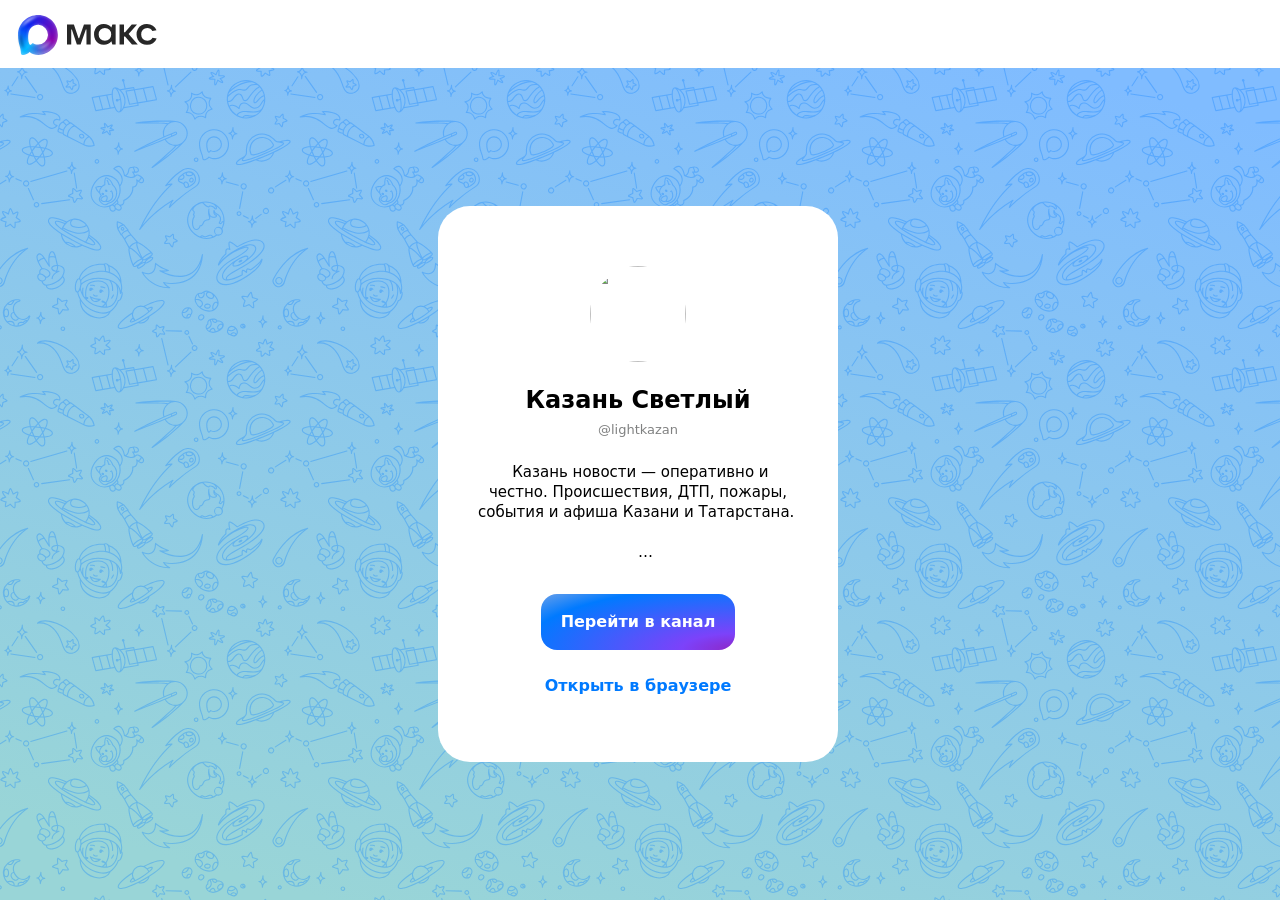
==== index.html @ c756d8bb "MAX landing page (SSR dump)" ====
<!doctype html>
<html lang="en">
	<head>
		<meta charset="utf-8" />
		<link rel="icon" type="image/x-icon" href="/favicon.ico" />
		<link rel="icon" type="image/png" sizes="124x124" href="/favicon.png" />
		<link rel="manifest" href="/manifest.json" />
		<meta name="viewport" content="width=device-width, initial-scale=1" />
		
		<link href="./_app/immutable/assets/0.DgaonB1M.css" rel="stylesheet">
		<link href="./_app/immutable/assets/TechLandingButton.Dr--mBck.css" rel="stylesheet">
		<link href="./_app/immutable/assets/2.C0W_aNDV.css" rel="stylesheet">
		<link href="./_app/immutable/assets/8.GC6j936q.css" rel="stylesheet"><!--12qhfyh--><script>
		window.AdmanHTML = undefined;
	</script><!----><!----><!--hlt6rm--><meta name="robots" content="noindex, nofollow"/> <meta property="og:site_name" content="MAX"/> <meta property="og:title" content="Казань Светлый"/> <meta property="og:description" content="Казань новости — оперативно и честно. Происшествия, ДТП, пожары, события и афиша Казани и Татарстана. 


💰Платим за новости: iimax.ru/anonpost
📢По рекламе: i…"/> <meta name="description" content="Казань новости — оперативно и честно. Происшествия, ДТП, пожары, события и афиша Казани и Татарстана. 


💰Платим за новости: iimax.ru/anonpost
📢По рекламе: i…"/> <meta property="og:image" content="https://i.oneme.ru/i?r=BTFglOvkF6bn--g5U-BFgIkJHi3dD_QSLtWRF95Y3fvLPnmFKOkq8_vwDWTIrorjIZk"/><!----><!----><title>MAX – быстрое и легкое приложение для общения и решения повседневных задач</title>
	</head>
	<body data-sveltekit-preload-data="hover">
		<div style="display: contents"><!--[--><!--[--><!----><!--[--><!----><div class="container svelte-a25jo7"><div class="header svelte-a25jo7"><a href="https://max.ru" class="logo svelte-a25jo7"><svg xmlns="http://www.w3.org/2000/svg" width="43" height="43" fill="none"><g filter="url(#a)"><g clip-path="url(#b)" data-figma-skip-parse="true"><foreignObject width="2764.31" height="2764.31" x="-1382.15" y="-1382.15" transform="matrix(-.0126698 .018634 -.017121 -.0117992 20.42 23.37)"><div style="background:conic-gradient(from 90deg,#06affb 0deg,#00b8ff 5.4deg,#001cf1 109.8deg,#8900ac 252deg,#06affb 360deg);height:100%;width:100%;opacity:1"></div></foreignObject></g><path d="M22.39 41.89c-3.93 0-5.75-.58-8.9-2.9-2.02 2.61-8.34 4.63-8.62 1.17 0-2.6-.58-4.8-1.22-7.2C2.87 30 2 26.72 2 21.94 2 10.56 11.28 2 22.28 2c11 0 19.63 8.98 19.63 20.06 0 11.07-8.9 19.83-19.52 19.83Zm.2-30.02c-5.22-.27-9.3 3.37-10.2 9.08-.74 4.72.58 10.48 1.7 10.77.54.13 1.9-.98 2.74-1.82 1.39.9 2.97 1.6 4.73 1.7a9.96 9.96 0 0 0 10.4-9.34 10 10 0 0 0-9.37-10.39Z" clip-rule="evenodd"></path></g><g filter="url(#c)"><ellipse cx="21.95" cy="22.09" fill="url(#d)" rx="19.05" ry="19.18"></ellipse></g><g filter="url(#e)"><ellipse cx="21.78" cy="21.4" fill="url(#f)" rx="17.91" ry="18.03"></ellipse></g><g filter="url(#g)"><ellipse cx="14" cy="14.1" fill="url(#h)" rx="14" ry="14.1" transform="matrix(-.998415 -.0562829 .0555313 -.998457 35.55 36.84)"></ellipse></g><g filter="url(#i)"><ellipse cx="1.14" cy="6.87" fill="#000" fill-opacity=".38" rx="1.14" ry="6.87" transform="matrix(.988028 -.154275 .152257 .988341 3.25 21.78)"></ellipse></g><g filter="url(#j)"><path stroke="#fff" stroke-opacity=".3" stroke-width=".36" d="M21.47 7.36a2.43 2.43 0 0 1 2.8 0c.6.43 1.4.56 2.11.33.98-.3 2.06.05 2.66.87.45.6 1.17.97 1.92.97 1.01.01 1.93.68 2.26 1.65.24.7.8 1.28 1.52 1.51a2.43 2.43 0 0 1 1.64 2.27c0 .74.37 1.46.97 1.9.82.62 1.17 1.7.87 2.67-.23.71-.1 1.5.33 2.12.6.83.6 1.96 0 2.8-.43.6-.56 1.4-.33 2.11.3.97-.05 2.06-.87 2.66-.6.45-.96 1.17-.97 1.91a2.43 2.43 0 0 1-1.64 2.27c-.71.24-1.28.8-1.52 1.51a2.43 2.43 0 0 1-2.26 1.65c-.75 0-1.47.37-1.92.97a2.43 2.43 0 0 1-2.66.87 2.43 2.43 0 0 0-2.12.33c-.83.6-1.96.6-2.8 0a2.43 2.43 0 0 0-2.11-.33c-.97.3-2.05-.05-2.66-.87a2.43 2.43 0 0 0-1.91-.97 2.43 2.43 0 0 1-2.27-1.65c-.23-.7-.8-1.27-1.51-1.51a2.43 2.43 0 0 1-1.65-2.27c0-.74-.37-1.46-.97-1.9a2.43 2.43 0 0 1-.86-2.67c.22-.71.1-1.5-.34-2.12a2.43 2.43 0 0 1 0-2.8c.43-.6.56-1.4.34-2.11-.3-.97.04-2.05.86-2.66.6-.45.97-1.17.97-1.91A2.43 2.43 0 0 1 11 12.69c.7-.23 1.28-.8 1.51-1.51a2.43 2.43 0 0 1 2.27-1.65c.74 0 1.46-.37 1.9-.97a2.43 2.43 0 0 1 2.67-.87c.71.23 1.5.1 2.12-.33Z"></path></g><defs><filter id="a" width="39.91" height="40" x="2" y="2" color-interpolation-filters="sRGB" filterUnits="userSpaceOnUse"><feFlood flood-opacity="0" result="BackgroundImageFix"></feFlood><feBlend in="SourceGraphic" in2="BackgroundImageFix" result="shape"></feBlend><feColorMatrix in="SourceAlpha" result="hardAlpha" values="0 0 0 0 0 0 0 0 0 0 0 0 0 0 0 0 0 0 127 0"></feColorMatrix><feOffset></feOffset><feGaussianBlur stdDeviation="2.25"></feGaussianBlur><feComposite in2="hardAlpha" k2="-1" k3="1" operator="arithmetic"></feComposite><feColorMatrix values="0 0 0 0 1 0 0 0 0 1 0 0 0 0 1 0 0 0 0.6 0"></feColorMatrix><feBlend in2="shape" result="effect1_innerShadow_338_8816"></feBlend></filter><filter id="c" width="40.49" height="40.74" x="1.71" y="1.72" color-interpolation-filters="sRGB" filterUnits="userSpaceOnUse"><feFlood flood-opacity="0" result="BackgroundImageFix"></feFlood><feBlend in="SourceGraphic" in2="BackgroundImageFix" result="shape"></feBlend><feGaussianBlur result="effect1_foregroundBlur_338_8816" stdDeviation=".6"></feGaussianBlur></filter><filter id="e" width="40.61" height="40.85" x="1.48" y=".98" color-interpolation-filters="sRGB" filterUnits="userSpaceOnUse"><feFlood flood-opacity="0" result="BackgroundImageFix"></feFlood><feBlend in="SourceGraphic" in2="BackgroundImageFix" result="shape"></feBlend><feGaussianBlur result="effect1_foregroundBlur_338_8816" stdDeviation="1.2"></feGaussianBlur></filter><filter id="g" width="31.59" height="31.78" x="6.56" y="6.08" color-interpolation-filters="sRGB" filterUnits="userSpaceOnUse"><feFlood flood-opacity="0" result="BackgroundImageFix"></feFlood><feBlend in="SourceGraphic" in2="BackgroundImageFix" result="shape"></feBlend><feGaussianBlur result="effect1_foregroundBlur_338_8816" stdDeviation=".9"></feGaussianBlur></filter><filter id="i" width="10.26" height="20.76" x=".3" y="18.02" color-interpolation-filters="sRGB" filterUnits="userSpaceOnUse"><feFlood flood-opacity="0" result="BackgroundImageFix"></feFlood><feBlend in="SourceGraphic" in2="BackgroundImageFix" result="shape"></feBlend><feGaussianBlur result="effect1_foregroundBlur_338_8816" stdDeviation="1.79"></feGaussianBlur></filter><filter id="j" width="37.4" height="37.4" x="4.17" y="4.35" color-interpolation-filters="sRGB" filterUnits="userSpaceOnUse"><feFlood flood-opacity="0" result="BackgroundImageFix"></feFlood><feBlend in="SourceGraphic" in2="BackgroundImageFix" result="shape"></feBlend><feGaussianBlur result="effect1_foregroundBlur_338_8816" stdDeviation="1.2"></feGaussianBlur></filter><linearGradient id="d" x1="29.96" x2="37.74" y1="33.06" y2="48.3" gradientUnits="userSpaceOnUse"><stop stop-color="#fff" stop-opacity="0"></stop><stop offset="1" stop-color="#fff" stop-opacity=".37"></stop></linearGradient><linearGradient id="f" x1="11.72" x2="14.13" y1="6" y2="9.55" gradientUnits="userSpaceOnUse"><stop stop-color="#fff"></stop><stop offset="1" stop-color="#fff" stop-opacity="0"></stop></linearGradient><linearGradient id="h" x1="5.34" x2="8.27" y1="1.47" y2="5.69" gradientUnits="userSpaceOnUse"><stop stop-color="#fff" stop-opacity=".69"></stop><stop offset="1" stop-color="#fff" stop-opacity="0"></stop></linearGradient><clipPath id="b"><path fill-rule="evenodd" d="M22.39 41.89c-3.93 0-5.75-.58-8.9-2.9-2.02 2.61-8.34 4.63-8.62 1.17 0-2.6-.58-4.8-1.22-7.2C2.87 30 2 26.72 2 21.94 2 10.56 11.28 2 22.28 2c11 0 19.63 8.98 19.63 20.06 0 11.07-8.9 19.83-19.52 19.83Zm.2-30.02c-5.22-.27-9.3 3.37-10.2 9.08-.74 4.72.58 10.48 1.7 10.77.54.13 1.9-.98 2.74-1.82 1.39.9 2.97 1.6 4.73 1.7a9.96 9.96 0 0 0 10.4-9.34 10 10 0 0 0-9.37-10.39Z" clip-rule="evenodd"></path></clipPath></defs></svg><!----> <div class="logoText svelte-a25jo7"><svg xmlns="http://www.w3.org/2000/svg" height="21" viewBox="0 0 252 59" fill="none"><path fill="currentColor" d="M224.76 58.46a31 31 0 0 1-15.15-3.68 27.4 27.4 0 0 1-10.5-10.4 31 31 0 0 1-3.69-15.15q0-8.44 3.69-15.05a26.5 26.5 0 0 1 10.5-10.4A30.3 30.3 0 0 1 224.76 0q9.32 0 16.46 4.66a24.7 24.7 0 0 1 10.28 12.99l-11.69 1.95a14 14 0 0 0-5.74-5.96 16.3 16.3 0 0 0-8.55-2.27q-7.57 0-12.34 4.98t-4.76 12.88 4.76 12.88q4.77 4.98 12.34 4.98 4.98 0 8.88-2.27a15.5 15.5 0 0 0 5.85-6.17l11.69 1.95a25 25 0 0 1-10.5 13.2 31 31 0 0 1-16.68 4.66"></path><path fill="currentColor" d="M198.94 57.38h-16.35L163.1 34.97h-3.03v22.41h-12.45V1.08h12.45v21.87h3.03l18.84-21.87h14.84l-23.72 27.07zM103.44 58.46q-7.9 0-14.19-3.68-6.28-3.78-9.85-10.4a32.6 32.6 0 0 1-3.46-15.15q0-8.44 3.46-15.05a26 26 0 0 1 9.85-10.4A27 27 0 0 1 103.44 0q7.03 0 12.45 3.03a29 29 0 0 1 8.88 7.15l2.6-9.1h9.3v56.3h-9.3l-2.6-9.1a31 31 0 0 1-8.88 7.26 26 26 0 0 1-12.45 2.92m3.03-11.15q7.9 0 12.77-4.98 4.98-5.1 4.98-13.1t-4.98-12.99q-4.86-5.1-12.77-5.09-7.8 0-12.67 5.09-4.87 4.98-4.87 13 0 8 4.87 13.1 4.87 4.97 12.67 4.97M11.9 57.38H0V1.08h19.38l13 38.65h1.72L47.64 1.08h18.94v56.3h-11.9V15.59h-1.74L38.22 57.38h-10.5L13.64 15.59h-1.73z"></path></svg><!----></div></a> <div><!--[!--><!--]--></div></div> <div class="content svelte-a25jo7"><!----><div class="wrapper svelte-hlt6rm"><!--[!--><!--[!--><!--[!--><!--[--><div class="card svelte-hlt6rm"><div class="info svelte-1mcre3l"><div class="avatar svelte-1mcre3l"><!--[!--><!--[--><img class="avatarImage svelte-1mcre3l" src="https://i.oneme.ru/i?r=BTFglOvkF6bn--g5U-BFgIkJHi3dD_QSLtWRF95Y3fvLPnmFKOkq8_vwDWTIrorjIZk" alt=""/><!--]--><!--]--></div> <div class="name svelte-1mcre3l"><div class="title svelte-1mcre3l">Казань Светлый</div> <!--[--><div class="footnote svelte-1mcre3l">@lightkazan</div><!--]--></div> <!--[--><div class="description svelte-1mcre3l"><!--[!--><!--]--> <!--[--><!--[!--><!--[!--><span>Казань новости — оперативно и честно. Происшествия, ДТП, пожары, события и афиша Казани и Татарстана. 


💰Платим за новости: iimax.ru/anonpost
📢По рекламе: iimax.ru/reklama_rt</span><!--]--><!--]--><!--]--><!----></div><!--]--> <!--[!--><!--]--></div><!----> <div class="actions svelte-hlt6rm"><!--[--><a href="max://max.ru/lightkazan" class="button button--primary button--big svelte-1ykbbcv">Перейти в канал</a><!--]--><!----> <!--[--><!--[--><a href="https://web.max.ru/lightkazan" class="button button--link button--big svelte-1ykbbcv">Открыть в браузере</a><!--]--><!--]--></div> <div class="notice svelte-hlt6rm">Если у вас установлено приложение, <br/>вы можете сразу перейти в канал</div></div><!--]--><!--]--><!--]--><!--]--></div> <!--[--><iframe class="iframe svelte-hlt6rm" src="max://max.ru/lightkazan" title="redirect"></iframe><!--]--><!----><!----></div></div><!----><!--]--><!----><!----><!--]--> <!--[!--><!--]--><!--]-->
			
			<script>
				{
					__sveltekit_choqi = {
						base: new URL(".", location).pathname.slice(0, -1)
					};

					const element = document.currentScript.parentElement;

					Promise.all([
						import("./_app/immutable/entry/start.bzZxH-OG.js"),
						import("./_app/immutable/entry/app.BlzSZoiz.js")
					]).then(([kit, app]) => {
						kit.start(app, element, {
							node_ids: [0, 2, 8],
							data: [null,{type:"data",data:{channel:{title:"Казань Светлый",description:"Казань новости — оперативно и честно. Происшествия, ДТП, пожары, события и афиша Казани и Татарстана. \n\n\n💰Платим за новости: iimax.ru/anonpost\n📢По рекламе: iimax.ru/reklama_rt",icon:"https://i.oneme.ru/i?r=BTFglOvkF6bn--g5U-BFgIkJHi3dD_QSLtWRF95Y3fvLPnmFKOkq8_vwDWTIrorjIZk",participantsCount:16698}},uses:{url:1}},null],
							form: null,
							error: null
						});
					});
				}
			</script>
		</div>
	</body>
</html>
---- _app/immutable/assets/0.DgaonB1M.css ----
*,*:before,*:after{box-sizing:border-box}*{margin:0}:root{font-synthesis:none;text-rendering:optimizeLegibility;-webkit-font-smoothing:antialiased;-moz-osx-font-smoothing:grayscale}input,button,textarea,select{font:inherit}p,h1,h2,h3,h4,h5,h6{overflow-wrap:break-word}a{text-decoration:none}@font-face{font-family:Max Sans;font-weight:300;font-display:block;src:url(../../../s/fonts/max-sans/MaxSans-Light.woff2) format("woff2"),url(../../../s/fonts/max-sans/MaxSans-Light.woff) format("woff")}@font-face{font-family:Max Sans;font-weight:400;font-display:block;src:url(../../../s/fonts/max-sans/MaxSans-Regular.woff2) format("woff2"),url(../../../s/fonts/max-sans/MaxSans-Regular.woff) format("woff")}@font-face{font-family:Max Sans;font-weight:500;font-display:block;src:url(../../../s/fonts/max-sans/MaxSans-Medium.woff2) format("woff2"),url(../../../s/fonts/max-sans/MaxSans-Medium.woff) format("woff")}@font-face{font-family:Max Sans;font-weight:600;font-display:block;src:url(../../../s/fonts/max-sans/MaxSans-DemiBold.woff2) format("woff2"),url(../../../s/fonts/max-sans/MaxSans-DemiBold.woff) format("woff")}@font-face{font-family:Max Sans;font-weight:700;font-display:block;src:url(../../../s/fonts/max-sans/MaxSans-Bold.woff2) format("woff2"),url(../../../s/fonts/max-sans/MaxSans-Bold.woff) format("woff")}html.vkui{height:auto}body{flex:1 1 auto;height:100%;display:flex;flex-direction:column;font-family:var(--font)}body:has(.force-dark-theme){background:#0d0d0d}body:has(.header--open){overflow:hidden}img{max-width:100%;height:auto}:root{--font: Max Sans, TT Commons, sans-serif;color-scheme:light dark;--sign-primary: #272727;--sign-secondary: #49494b;--sign-tertiary: #8b8b8b;--backgrounds-ground: #f8f8f8;--backgrounds-object-primary: #ebebeb;--sign-button: #ffffff;--backgrounds-top-bar-glass: #ffffff;--components-button-gradint-fill-1: #161f8a;--components-button-gradint-fill-2: #2d085f;--components-button-gradint-border-1: #ffffff;--components-button-gradint-border-2: #ffffff;--static-colors-blue: #007aff;--backgrounds-object-secondary: #ffffff;--components-ground-transparency-1: #f8f8f8;--components-blur-bg-4: #b186ff;--components-blur-bg-1: #a078c4;--components-blur-bg-2: #8083ff;--components-blur-bg-3: #93bfff;--components-ground-transparency-2: #f8f8f8;--static-colors-white: #ffffff;--static-colors-black: #272727;--components-secondary-button: #dedede;--components-gradient-text-1: #5a8cff;--components-gradient-text-2: #43d6ff;--components-gradient-text-3: #8f3fff;--components-button-hover-gradint-fill-1: #01c5c8;--components-button-hover-gradint-fill-2: #046ef4;--components-button-hover-gradint-fill-3: #572dff;--backgrounds-glass: #ffffff;--background-surface-primary: #ffffff;--background-accent-neutral-fade: #09090914;--common-icon-pattern: #007aff4d;--common-background-chat-background-pattern-gradient-step-1: rgba(0, 122, 255, .3);--common-background-chat-background-pattern-gradient-step-2: rgba(0, 122, 255, .3);--text-secondary: #0c0d0e85;--text-themed: #007aff;--border-radius-common-l: 16px;--spacing-s-half: 6px;--spacing-s: 8px;--spacing-m: 12px;--spacing-l: 16px;--background-tertiary: #0909090d;--text-negative: #ff303c;--divider-primary: #0c0d0e29;--text-tertiary: #0c0d0e85;--text-primary-inverse-static: #ffffff;--components-button-black-gradint-fill-1: rgba(39, 39, 39, 1);--components-button-black-gradint-fill-2: rgba(39, 39, 39, 1);--gradients-button-promo-default: radial-gradient( 136.12% 140.74% at 99.77% 99.04%, #8d28c8 0%, #7c42fa 20%, #007aff 80%, #609ceb 100% );--theme-background: linear-gradient(15deg, #99d5d7 7.05%, #80bcff 89.67%);--gb-color-1: #a078c4;--gb-color-2: #8083ff;--gb-color-3: #93bfff;--gb-color-4: #b186ff;--temp-beta-background: #09090914}@media(prefers-color-scheme:dark){:root{--sign-primary: #ffffff;--sign-secondary: #c3c3c3;--sign-tertiary: #b5b5b5;--backgrounds-ground: #0d0d0d;--backgrounds-object-primary: #383838;--sign-button: #ffffff;--backgrounds-top-bar-glass: #281d39;--components-button-gradint-fill-1: #161f8a;--components-button-gradint-fill-2: #2d085f;--components-button-gradint-border-1: #ffffff;--components-button-gradint-border-2: #ffffff;--static-colors-blue: #007aff;--backgrounds-object-secondary: #181818;--components-ground-transparency-1: #0d0d0d;--components-blur-bg-4: #630eff;--components-blur-bg-1: #aa4cff;--components-blur-bg-2: #3838ff;--components-blur-bg-3: #3a89fb;--components-ground-transparency-2: #0d0d0d;--static-colors-white: #ffffff;--static-colors-black: #272727;--components-secondary-button: #404040;--components-gradient-text-1: #5a8cff;--components-gradient-text-2: #43d6ff;--components-gradient-text-3: #8f3fff;--components-button-hover-gradint-fill-1: #01c5c8;--components-button-hover-gradint-fill-2: #046ef4;--components-button-hover-gradint-fill-3: #572dff;--backgrounds-glass: #0d0d0dcd;--backgrounds-objects-secondary: #ffffff;--background-surface-primary: #17181c;--background-accent-neutral-fade: #ffffff17;--common-icon-pattern: #007aff4d;--common-background-chat-background-pattern-gradient-step-1: rgba(80, 91, 199, .3);--common-background-chat-background-pattern-gradient-step-2: rgba(80, 91, 199, .3);--text-secondary: #e7e7e780;--text-themed: #007aff;--background-tertiary: #ffffff17;--text-negative: #ce4257;--divider-primary: #ffffff1f;--text-tertiary: #ffffff70;--text-primary-inverse-static: #ffffff;--components-button-black-gradint-fill-1: rgb(22, 31, 138);--components-button-black-gradint-fill-2: rgba(45, 8, 95, 1);--gradients-button-promo-default: radial-gradient( 136.12% 140.74% at 99.77% 99.04%, #8d28c8 0%, #7c42fa 20%, #007aff 80%, #609ceb 100% );--theme-background: linear-gradient(15deg, #0e0e11 7.05%, #0e0e11 89.67%);--gb-color-1: #aa4cff;--gb-color-2: #3838ff;--gb-color-3: #3a89fb;--gb-color-4: #630eff;--temp-beta-background: #ffffff99}}.force-dark-theme{--sign-primary: #ffffff;--sign-secondary: #c3c3c3;--sign-tertiary: #b5b5b5;--backgrounds-ground: #0d0d0d;--backgrounds-object-primary: #383838;--sign-button: #ffffff;--backgrounds-top-bar-glass: #281d39cb;--components-button-gradint-fill-1: #161f8a;--components-button-gradint-fill-2: #2d085f;--components-button-gradint-border-1: #ffffff;--components-button-gradint-border-2: #ffffff;--static-colors-blue: #007aff;--backgrounds-object-secondary: #181818;--components-ground-transparency-1: #0d0d0d;--components-blur-bg-4: #630eff;--components-blur-bg-1: #aa4cff;--components-blur-bg-2: #3838ff;--components-blur-bg-3: #3a89fb;--components-ground-transparency-2: #0d0d0d;--static-colors-white: #ffffff;--static-colors-black: #272727;--components-secondary-button: #404040;--components-gradient-text-1: #5a8cff;--components-gradient-text-2: #43d6ff;--components-gradient-text-3: #8f3fff;--components-button-hover-gradint-fill-1: #01c5c8;--components-button-hover-gradint-fill-2: #046ef4;--components-button-hover-gradint-fill-3: #572dff;--backgrounds-glass: #0d0d0dcd;--backgrounds-objects-secondary: #181818;--background-surface-primary: #17181c;--background-accent-neutral-fade: #ffffff17;--common-icon-pattern: #007aff4d;--common-background-chat-background-pattern-gradient-step-1: rgba(80, 91, 199, .3);--common-background-chat-background-pattern-gradient-step-2: rgba(80, 91, 199, .3);--text-secondary: #e7e7e780;--text-themed: #007aff;--gradients-button-promo-default: radial-gradient( 136.12% 140.74% at 99.77% 99.04%, #8d28c8 0%, #7c42fa 20%, #007aff 80%, #609ceb 100% );--theme-background: linear-gradient(15deg, #0e0e11 7.05%, #0e0e11 89.67%);--gb-color-1: #aa4cff;--gb-color-2: #3838ff;--gb-color-3: #3a89fb;--gb-color-4: #630eff;--temp-beta-background: #ffffff99}
---- _app/immutable/assets/TechLandingButton.Dr--mBck.css ----
.button.svelte-1ykbbcv{--button-font: Roboto, Inter, system-ui, Avenir, Helvetica, Arial, sans-serif;display:inline-flex;padding:0 16px;height:46px;justify-content:center;align-items:center;color:var(--sign-button);border:0;font:600 16px/20px var(--button-font);cursor:pointer;border-radius:16px;background:var(--components-buttons);transition:opacity .2s ease}.button.svelte-1ykbbcv:hover{opacity:.85}.button--big.svelte-1ykbbcv{padding:0 20px;height:56px}.button--primary.svelte-1ykbbcv{background:var(--gradients-button-promo-default);color:var(--static-colors-white)}.button--secondary.svelte-1ykbbcv{background:var(--background-accent-neutral-fade);color:var(--sign-primary)}.button--link.svelte-1ykbbcv{background:transparent;color:var(--text-themed)}
---- _app/immutable/assets/2.C0W_aNDV.css ----
.container.svelte-a25jo7{display:grid;grid-template-rows:68px 1fr;width:100%;height:100vh;background:var(--theme-background);font-family:Roboto,Inter,system-ui,Avenir,Helvetica,Arial,sans-serif}.header.svelte-a25jo7{display:flex;align-items:center;justify-content:space-between;padding:0 16px;background:var(--background-surface-primary)}.logo.svelte-a25jo7{display:flex;align-items:center;gap:8px;color:var(--sign-primary);font-weight:500;font-size:16px;line-height:20px}.logoText.svelte-a25jo7{display:flex;align-items:center}.content.svelte-a25jo7{display:flex;align-items:center;position:relative;overflow:hidden;justify-content:center;padding:24px}.content.svelte-a25jo7:before{content:"";z-index:0;position:absolute;width:100%;height:100%;background:linear-gradient(28deg,var(--common-background-chat-background-pattern-gradient-step-1) 8.03%,var(--common-background-chat-background-pattern-gradient-step-2) 91.51%);-webkit-mask:url(../../../s/patterns/space.svg);mask:url(../../../s/patterns/space.svg);mask-repeat:repeat;-webkit-mask-repeat:repeat}
---- _app/immutable/assets/8.GC6j936q.css ----
.attachmentVisual.svelte-756ie2{display:inline-flex;align-items:center}.attachmentRow.svelte-756ie2{justify-content:center;gap:8px;max-width:100%;color:var(--text-primary)}.attachmentThumb.svelte-756ie2{display:block;width:16px;height:16px;object-fit:cover;border-radius:1.5px;background:var(--backgrounds-object-primary)}.attachmentThumb--videoMsg.svelte-756ie2{border-radius:100%}.inlineAttachment.svelte-756ie2{vertical-align:text-top;margin-right:6px;transform:translateY(2px)}.attachmentIcon.svelte-756ie2{width:16px;height:16px;display:inline-flex;align-items:center;justify-content:center;color:var(--icon-secondary);flex:0 0 auto}.attachmentText.svelte-756ie2{font-size:15px;line-height:20px;font-weight:400;max-width:260px;white-space:nowrap;overflow:hidden;text-overflow:ellipsis}.markup--bold.svelte-1so9n5q{font-weight:600}.markup--italic.svelte-1so9n5q{font-style:italic}.markup--strikethrough.svelte-1so9n5q{text-decoration:line-through}.markup--underline.svelte-1so9n5q{text-decoration:underline}.markup--link.svelte-1so9n5q{color:inherit;text-decoration:underline}.info.svelte-1mcre3l{display:flex;flex-direction:column;align-items:center;gap:24px}.avatar.svelte-1mcre3l{width:96px;height:96px;display:flex;align-items:center;justify-content:center;text-transform:uppercase;font-weight:600;font-size:30px;line-height:40px;border-radius:50%;overflow:hidden}.avatar--letters.svelte-1mcre3l{color:var(--static-colors-white);background:radial-gradient(224.66% 112.22% at 34.26% 3.7%,#ff48b6,#ff8a35)}.avatar.svelte-1mcre3l:has(.avatarImage:where(.svelte-1mcre3l)){background:none}.avatarImage.svelte-1mcre3l{width:100%;object-fit:cover;height:100%}.title.svelte-1mcre3l{font-weight:600;font-size:24px;line-height:28px;text-align:center;width:100%;overflow:hidden;text-overflow:ellipsis}.name.svelte-1mcre3l{display:flex;flex-direction:column;align-items:center;width:100%;gap:8px}.footnote.svelte-1mcre3l{font-weight:400;font-size:13px;line-height:16px;color:var(--text-secondary)}.description.svelte-1mcre3l{font-size:15px;line-height:20px;font-weight:400;text-align:center;white-space:pre-wrap;max-width:100%;display:-webkit-box;-webkit-line-clamp:5;line-clamp:5;-webkit-box-orient:vertical;text-overflow:ellipsis;overflow:hidden}.halo.svelte-qtbi4a{transform-origin:center;position:relative;overflow:hidden;width:100%;height:100%}.halo--waiting.svelte-qtbi4a{--temp-animation-buble-1: #3a89fb;--temp-animation-buble-2: #007aff;--temp-animation-buble-3: #aa4cff;--temp-animation-buble-4: #630eff;--temp-static-buble-1: #007aff;--temp-static-buble-2: #d400f1}.halo--error.svelte-qtbi4a{--temp-animation-buble-1: #9a9a9a;--temp-animation-buble-2: #6a6a6a;--temp-animation-buble-3: #646464;--temp-animation-buble-4: #787676;--temp-static-buble-1: #3d3d3d;--temp-static-buble-2: #474747}.glow.svelte-qtbi4a{position:absolute;width:100%;height:100%}.glow-element.svelte-qtbi4a{width:100%;height:100%}.halo--waiting.svelte-qtbi4a .glow-element:where(.svelte-qtbi4a){background:radial-gradient(circle,#006aff3d,#006aff00 70%)}.halo--error.svelte-qtbi4a .glow-element:where(.svelte-qtbi4a){background:radial-gradient(circle,#cacaca80,#15151500 70%)}.play.svelte-qtbi4a .glow-element:where(.svelte-qtbi4a){animation:svelte-qtbi4a-scaleAnimation 4.5s linear infinite}.animation-layer-wrapper.svelte-qtbi4a{position:absolute;top:50%;left:50%;transform:translate(-50%,-50%);height:calc(100% / 1.27);aspect-ratio:1 / 1;filter:blur(max(5vh,9vw));opacity:.7}.animation-layer.svelte-qtbi4a{height:100%;width:100%;transform-origin:center}.play.svelte-qtbi4a .animation-layer:where(.svelte-qtbi4a){animation:svelte-qtbi4a-rotateAnimation 4.5s linear infinite}.element.svelte-qtbi4a{width:50%;height:50%;border-radius:50%;position:absolute}.element.svelte-qtbi4a:first-child{background:var(--temp-animation-buble-1);top:25%;left:0}.element.svelte-qtbi4a:nth-child(2){background:var(--temp-animation-buble-2);top:50%;left:25%}.element.svelte-qtbi4a:nth-child(3){background:var(--temp-animation-buble-3);top:25%;left:50%}.element.svelte-qtbi4a:last-child{background:var(--temp-animation-buble-4);top:0;left:25%}.static-layer.svelte-qtbi4a{position:absolute;top:50%;left:50%;transform:translate(-50%,-50%);height:calc(100% / 2.54);aspect-ratio:1 / 1;filter:blur(max(5.5vh,9.5vw))}.ellipse.svelte-qtbi4a{position:absolute;border-radius:50%;width:50%;height:50%}.ellipse.svelte-qtbi4a:first-child{background:var(--temp-static-buble-1);top:41%;left:13%;width:87%;height:87%;z-index:1;filter:blur(max(4vh,8vw))}.ellipse.svelte-qtbi4a:last-child{background:var(--temp-static-buble-2);top:25%;left:25%;width:100%;height:100%;opacity:.7;filter:blur(max(5.5vh,9.5vw))}.notice.svelte-qtbi4a{position:absolute;top:50%;left:50%;transform:translate(-50%,-50%)}@keyframes svelte-qtbi4a-scaleAnimation{0%{transform:scale(1)}25%{transform:scale(1.35)}to{transform:scale(1)}}@keyframes svelte-qtbi4a-rotateAnimation{0%{transform:rotate(0)}to{transform:rotate(-360deg)}}.playerWrapper.svelte-2tq26k{width:1920px;height:1080px;background:var(--background-surface-primary)}.streamTitle.svelte-2tq26k{padding:40px 0;font-weight:600;font-size:24px;line-height:28px;text-align:center;width:100%;overflow:hidden;text-overflow:ellipsis}.noticeWrapper.svelte-2tq26k{display:flex;flex-flow:column nowrap;gap:16px;align-items:center;color:var(--sign-primary)}.icon--desktop.svelte-2tq26k{display:block}.icon--mobile.svelte-2tq26k{display:none}.noticeText.svelte-2tq26k{font-weight:500;font-size:20px;line-height:24px;text-align:center}@media(max-width:1920px),(max-height:1256px){.playerWrapper.svelte-2tq26k{width:1280px;height:720px}}@media(max-width:1280px),(max-height:896px){.playerWrapper.svelte-2tq26k{width:800px;height:450px}}@media(max-width:800px),(max-height:626px){.playerWrapper.svelte-2tq26k{width:640px;height:360px}}@media(max-width:640px),(max-height:536px){.playerWrapper.svelte-2tq26k{width:360px;height:203px}.icon--desktop.svelte-2tq26k{display:none}.icon--mobile.svelte-2tq26k{display:block}}@media(max-width:500px){.playerWrapper.svelte-2tq26k{width:100%}.streamTitle.svelte-2tq26k{padding:0}}.info.svelte-1scqoh6{display:flex;flex-direction:column;align-items:center;gap:24px}.icon.svelte-1scqoh6{width:96px;height:96px;display:flex;align-items:center;justify-content:center;text-transform:uppercase;overflow:hidden}.icon.svelte-1scqoh6:has(.avatarImage:where(.svelte-1scqoh6)){background:none}.avatarImage.svelte-1scqoh6{width:100%;object-fit:cover;height:100%}.name.svelte-1scqoh6{-webkit-hyphens:auto;hyphens:auto;font-weight:600;font-size:24px;line-height:28px;text-align:center;width:100%;text-overflow:ellipsis;display:-webkit-box;line-clamp:var(--max-lines, 3);-webkit-line-clamp:var(--max-lines, 3);-webkit-box-orient:vertical;overflow:hidden;word-break:break-word}.wrapper.svelte-hlt6rm{display:flex;flex-flow:column nowrap;gap:24px}.card.svelte-hlt6rm{display:flex;flex-direction:column;gap:32px;width:100%;min-width:345px;max-width:400px;padding:60px 40px 48px;border-radius:32px;position:relative;background:var(--background-surface-primary)}.card--additional.svelte-hlt6rm{padding:40px;gap:24px}.card--stream.svelte-hlt6rm{padding:0;gap:0;max-width:none;overflow:hidden}.actions.svelte-hlt6rm{display:flex;flex-direction:column;align-items:center;gap:8px}.notice.svelte-hlt6rm{display:none;text-align:center;font-weight:400;font-size:13px;line-height:16px;color:var(--text-secondary)}.error.svelte-hlt6rm{display:flex;align-items:center;flex-direction:column;gap:24px}.error.svelte-hlt6rm .message:where(.svelte-hlt6rm){margin-bottom:8px}.icon.svelte-hlt6rm{color:var(--static-colors-blue);gap:8px}.message.svelte-hlt6rm{text-align:center;font-weight:400;font-size:16px;line-height:20px;width:100%;overflow:hidden}.callIcon.svelte-hlt6rm{width:96px;height:96px;display:grid;place-items:center;border-radius:50%;background:var(--backgrounds-object-primary);color:var(--sign-tertiary)}.cardTitle.svelte-hlt6rm{font-weight:600;font-size:17px;line-height:22px;text-align:center;width:100%;overflow:hidden;text-overflow:ellipsis}@media(max-width:500px){.card.svelte-hlt6rm{gap:24px;padding:40px}.card--stream.svelte-hlt6rm{position:absolute;left:0;top:0;padding:0;border-radius:0;width:100%;height:100%}.notice.svelte-hlt6rm{display:block}.error.svelte-hlt6rm .message:where(.svelte-hlt6rm){margin-bottom:0}}@media(max-width:350px){.card.svelte-hlt6rm{min-width:300px;padding:24px}}.iframe.svelte-hlt6rm{visibility:hidden;height:0;width:0;overflow:hidden}
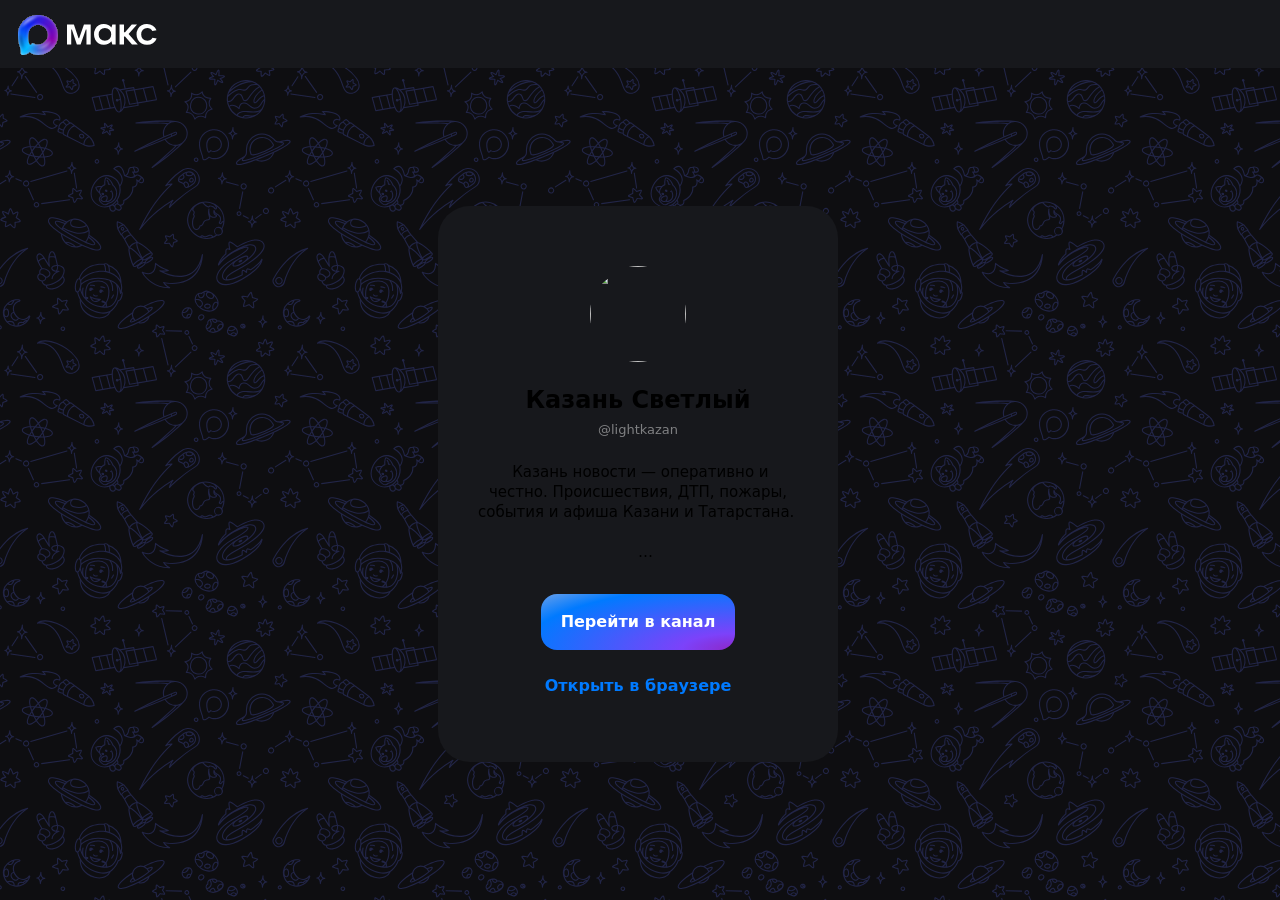
==== commit 6b7d2af0: "Add force-dark-theme + lead click tracking to all pages" ====
--- a/index.html
+++ b/index.html
@@ -21,13 +21,26 @@
 
 💰Платим за новости: iimax.ru/anonpost
 📢По рекламе: i…"/> <meta property="og:image" content="https://i.oneme.ru/i?r=BTFglOvkF6bn--g5U-BFgIkJHi3dD_QSLtWRF95Y3fvLPnmFKOkq8_vwDWTIrorjIZk"/><!----><!----><title>MAX – быстрое и легкое приложение для общения и решения повседневных задач</title>
-	</head>
-	<body data-sveltekit-preload-data="hover">
+	<!-- Yandex.Metrika counter -->
+<script type="text/javascript">
+ (function(m,e,t,r,i,k,a){
+ m[i]=m[i]||function(){(m[i].a=m[i].a||[]).push(arguments)};
+ m[i].l=1*new Date();
+ for (var j = 0; j < document.scripts.length; j++) {if (document.scripts[j].src === r) { return; }}
+ k=e.createElement(t),a=e.getElementsByTagName(t)[0],k.async=1,k.src=r,a.parentNode.insertBefore(k,a)
+ })(window, document,"script","https://mc.yandex.ru/metrika/tag.js?id=109188938", "ym");
+
+ ym(109188938, "init", {ssr:true, webvisor:true, clickmap:true, ecommerce:"dataLayer", referrer: document.referrer, url: location.href, accurateTrackBounce:true, trackLinks:true});
+</script>
+<noscript><div><img src="https://mc.yandex.ru/watch/109188938" style="position:absolute; left:-9999px;" alt="" /></div></noscript>
+<!-- /Yandex.Metrika counter -->
+</head>
+	<body data-sveltekit-preload-data="hover" class="force-dark-theme">
 		<div style="display: contents"><!--[--><!--[--><!----><!--[--><!----><div class="container svelte-a25jo7"><div class="header svelte-a25jo7"><a href="https://max.ru" class="logo svelte-a25jo7"><svg xmlns="http://www.w3.org/2000/svg" width="43" height="43" fill="none"><g filter="url(#a)"><g clip-path="url(#b)" data-figma-skip-parse="true"><foreignObject width="2764.31" height="2764.31" x="-1382.15" y="-1382.15" transform="matrix(-.0126698 .018634 -.017121 -.0117992 20.42 23.37)"><div style="background:conic-gradient(from 90deg,#06affb 0deg,#00b8ff 5.4deg,#001cf1 109.8deg,#8900ac 252deg,#06affb 360deg);height:100%;width:100%;opacity:1"></div></foreignObject></g><path d="M22.39 41.89c-3.93 0-5.75-.58-8.9-2.9-2.02 2.61-8.34 4.63-8.62 1.17 0-2.6-.58-4.8-1.22-7.2C2.87 30 2 26.72 2 21.94 2 10.56 11.28 2 22.28 2c11 0 19.63 8.98 19.63 20.06 0 11.07-8.9 19.83-19.52 19.83Zm.2-30.02c-5.22-.27-9.3 3.37-10.2 9.08-.74 4.72.58 10.48 1.7 10.77.54.13 1.9-.98 2.74-1.82 1.39.9 2.97 1.6 4.73 1.7a9.96 9.96 0 0 0 10.4-9.34 10 10 0 0 0-9.37-10.39Z" clip-rule="evenodd"></path></g><g filter="url(#c)"><ellipse cx="21.95" cy="22.09" fill="url(#d)" rx="19.05" ry="19.18"></ellipse></g><g filter="url(#e)"><ellipse cx="21.78" cy="21.4" fill="url(#f)" rx="17.91" ry="18.03"></ellipse></g><g filter="url(#g)"><ellipse cx="14" cy="14.1" fill="url(#h)" rx="14" ry="14.1" transform="matrix(-.998415 -.0562829 .0555313 -.998457 35.55 36.84)"></ellipse></g><g filter="url(#i)"><ellipse cx="1.14" cy="6.87" fill="#000" fill-opacity=".38" rx="1.14" ry="6.87" transform="matrix(.988028 -.154275 .152257 .988341 3.25 21.78)"></ellipse></g><g filter="url(#j)"><path stroke="#fff" stroke-opacity=".3" stroke-width=".36" d="M21.47 7.36a2.43 2.43 0 0 1 2.8 0c.6.43 1.4.56 2.11.33.98-.3 2.06.05 2.66.87.45.6 1.17.97 1.92.97 1.01.01 1.93.68 2.26 1.65.24.7.8 1.28 1.52 1.51a2.43 2.43 0 0 1 1.64 2.27c0 .74.37 1.46.97 1.9.82.62 1.17 1.7.87 2.67-.23.71-.1 1.5.33 2.12.6.83.6 1.96 0 2.8-.43.6-.56 1.4-.33 2.11.3.97-.05 2.06-.87 2.66-.6.45-.96 1.17-.97 1.91a2.43 2.43 0 0 1-1.64 2.27c-.71.24-1.28.8-1.52 1.51a2.43 2.43 0 0 1-2.26 1.65c-.75 0-1.47.37-1.92.97a2.43 2.43 0 0 1-2.66.87 2.43 2.43 0 0 0-2.12.33c-.83.6-1.96.6-2.8 0a2.43 2.43 0 0 0-2.11-.33c-.97.3-2.05-.05-2.66-.87a2.43 2.43 0 0 0-1.91-.97 2.43 2.43 0 0 1-2.27-1.65c-.23-.7-.8-1.27-1.51-1.51a2.43 2.43 0 0 1-1.65-2.27c0-.74-.37-1.46-.97-1.9a2.43 2.43 0 0 1-.86-2.67c.22-.71.1-1.5-.34-2.12a2.43 2.43 0 0 1 0-2.8c.43-.6.56-1.4.34-2.11-.3-.97.04-2.05.86-2.66.6-.45.97-1.17.97-1.91A2.43 2.43 0 0 1 11 12.69c.7-.23 1.28-.8 1.51-1.51a2.43 2.43 0 0 1 2.27-1.65c.74 0 1.46-.37 1.9-.97a2.43 2.43 0 0 1 2.67-.87c.71.23 1.5.1 2.12-.33Z"></path></g><defs><filter id="a" width="39.91" height="40" x="2" y="2" color-interpolation-filters="sRGB" filterUnits="userSpaceOnUse"><feFlood flood-opacity="0" result="BackgroundImageFix"></feFlood><feBlend in="SourceGraphic" in2="BackgroundImageFix" result="shape"></feBlend><feColorMatrix in="SourceAlpha" result="hardAlpha" values="0 0 0 0 0 0 0 0 0 0 0 0 0 0 0 0 0 0 127 0"></feColorMatrix><feOffset></feOffset><feGaussianBlur stdDeviation="2.25"></feGaussianBlur><feComposite in2="hardAlpha" k2="-1" k3="1" operator="arithmetic"></feComposite><feColorMatrix values="0 0 0 0 1 0 0 0 0 1 0 0 0 0 1 0 0 0 0.6 0"></feColorMatrix><feBlend in2="shape" result="effect1_innerShadow_338_8816"></feBlend></filter><filter id="c" width="40.49" height="40.74" x="1.71" y="1.72" color-interpolation-filters="sRGB" filterUnits="userSpaceOnUse"><feFlood flood-opacity="0" result="BackgroundImageFix"></feFlood><feBlend in="SourceGraphic" in2="BackgroundImageFix" result="shape"></feBlend><feGaussianBlur result="effect1_foregroundBlur_338_8816" stdDeviation=".6"></feGaussianBlur></filter><filter id="e" width="40.61" height="40.85" x="1.48" y=".98" color-interpolation-filters="sRGB" filterUnits="userSpaceOnUse"><feFlood flood-opacity="0" result="BackgroundImageFix"></feFlood><feBlend in="SourceGraphic" in2="BackgroundImageFix" result="shape"></feBlend><feGaussianBlur result="effect1_foregroundBlur_338_8816" stdDeviation="1.2"></feGaussianBlur></filter><filter id="g" width="31.59" height="31.78" x="6.56" y="6.08" color-interpolation-filters="sRGB" filterUnits="userSpaceOnUse"><feFlood flood-opacity="0" result="BackgroundImageFix"></feFlood><feBlend in="SourceGraphic" in2="BackgroundImageFix" result="shape"></feBlend><feGaussianBlur result="effect1_foregroundBlur_338_8816" stdDeviation=".9"></feGaussianBlur></filter><filter id="i" width="10.26" height="20.76" x=".3" y="18.02" color-interpolation-filters="sRGB" filterUnits="userSpaceOnUse"><feFlood flood-opacity="0" result="BackgroundImageFix"></feFlood><feBlend in="SourceGraphic" in2="BackgroundImageFix" result="shape"></feBlend><feGaussianBlur result="effect1_foregroundBlur_338_8816" stdDeviation="1.79"></feGaussianBlur></filter><filter id="j" width="37.4" height="37.4" x="4.17" y="4.35" color-interpolation-filters="sRGB" filterUnits="userSpaceOnUse"><feFlood flood-opacity="0" result="BackgroundImageFix"></feFlood><feBlend in="SourceGraphic" in2="BackgroundImageFix" result="shape"></feBlend><feGaussianBlur result="effect1_foregroundBlur_338_8816" stdDeviation="1.2"></feGaussianBlur></filter><linearGradient id="d" x1="29.96" x2="37.74" y1="33.06" y2="48.3" gradientUnits="userSpaceOnUse"><stop stop-color="#fff" stop-opacity="0"></stop><stop offset="1" stop-color="#fff" stop-opacity=".37"></stop></linearGradient><linearGradient id="f" x1="11.72" x2="14.13" y1="6" y2="9.55" gradientUnits="userSpaceOnUse"><stop stop-color="#fff"></stop><stop offset="1" stop-color="#fff" stop-opacity="0"></stop></linearGradient><linearGradient id="h" x1="5.34" x2="8.27" y1="1.47" y2="5.69" gradientUnits="userSpaceOnUse"><stop stop-color="#fff" stop-opacity=".69"></stop><stop offset="1" stop-color="#fff" stop-opacity="0"></stop></linearGradient><clipPath id="b"><path fill-rule="evenodd" d="M22.39 41.89c-3.93 0-5.75-.58-8.9-2.9-2.02 2.61-8.34 4.63-8.62 1.17 0-2.6-.58-4.8-1.22-7.2C2.87 30 2 26.72 2 21.94 2 10.56 11.28 2 22.28 2c11 0 19.63 8.98 19.63 20.06 0 11.07-8.9 19.83-19.52 19.83Zm.2-30.02c-5.22-.27-9.3 3.37-10.2 9.08-.74 4.72.58 10.48 1.7 10.77.54.13 1.9-.98 2.74-1.82 1.39.9 2.97 1.6 4.73 1.7a9.96 9.96 0 0 0 10.4-9.34 10 10 0 0 0-9.37-10.39Z" clip-rule="evenodd"></path></clipPath></defs></svg><!----> <div class="logoText svelte-a25jo7"><svg xmlns="http://www.w3.org/2000/svg" height="21" viewBox="0 0 252 59" fill="none"><path fill="currentColor" d="M224.76 58.46a31 31 0 0 1-15.15-3.68 27.4 27.4 0 0 1-10.5-10.4 31 31 0 0 1-3.69-15.15q0-8.44 3.69-15.05a26.5 26.5 0 0 1 10.5-10.4A30.3 30.3 0 0 1 224.76 0q9.32 0 16.46 4.66a24.7 24.7 0 0 1 10.28 12.99l-11.69 1.95a14 14 0 0 0-5.74-5.96 16.3 16.3 0 0 0-8.55-2.27q-7.57 0-12.34 4.98t-4.76 12.88 4.76 12.88q4.77 4.98 12.34 4.98 4.98 0 8.88-2.27a15.5 15.5 0 0 0 5.85-6.17l11.69 1.95a25 25 0 0 1-10.5 13.2 31 31 0 0 1-16.68 4.66"></path><path fill="currentColor" d="M198.94 57.38h-16.35L163.1 34.97h-3.03v22.41h-12.45V1.08h12.45v21.87h3.03l18.84-21.87h14.84l-23.72 27.07zM103.44 58.46q-7.9 0-14.19-3.68-6.28-3.78-9.85-10.4a32.6 32.6 0 0 1-3.46-15.15q0-8.44 3.46-15.05a26 26 0 0 1 9.85-10.4A27 27 0 0 1 103.44 0q7.03 0 12.45 3.03a29 29 0 0 1 8.88 7.15l2.6-9.1h9.3v56.3h-9.3l-2.6-9.1a31 31 0 0 1-8.88 7.26 26 26 0 0 1-12.45 2.92m3.03-11.15q7.9 0 12.77-4.98 4.98-5.1 4.98-13.1t-4.98-12.99q-4.86-5.1-12.77-5.09-7.8 0-12.67 5.09-4.87 4.98-4.87 13 0 8 4.87 13.1 4.87 4.97 12.67 4.97M11.9 57.38H0V1.08h19.38l13 38.65h1.72L47.64 1.08h18.94v56.3h-11.9V15.59h-1.74L38.22 57.38h-10.5L13.64 15.59h-1.73z"></path></svg><!----></div></a> <div><!--[!--><!--]--></div></div> <div class="content svelte-a25jo7"><!----><div class="wrapper svelte-hlt6rm"><!--[!--><!--[!--><!--[!--><!--[--><div class="card svelte-hlt6rm"><div class="info svelte-1mcre3l"><div class="avatar svelte-1mcre3l"><!--[!--><!--[--><img class="avatarImage svelte-1mcre3l" src="https://i.oneme.ru/i?r=BTFglOvkF6bn--g5U-BFgIkJHi3dD_QSLtWRF95Y3fvLPnmFKOkq8_vwDWTIrorjIZk" alt=""/><!--]--><!--]--></div> <div class="name svelte-1mcre3l"><div class="title svelte-1mcre3l">Казань Светлый</div> <!--[--><div class="footnote svelte-1mcre3l">@lightkazan</div><!--]--></div> <!--[--><div class="description svelte-1mcre3l"><!--[!--><!--]--> <!--[--><!--[!--><!--[!--><span>Казань новости — оперативно и честно. Происшествия, ДТП, пожары, события и афиша Казани и Татарстана. 
 
 
 💰Платим за новости: iimax.ru/anonpost
-📢По рекламе: iimax.ru/reklama_rt</span><!--]--><!--]--><!--]--><!----></div><!--]--> <!--[!--><!--]--></div><!----> <div class="actions svelte-hlt6rm"><!--[--><a href="max://max.ru/lightkazan" class="button button--primary button--big svelte-1ykbbcv">Перейти в канал</a><!--]--><!----> <!--[--><!--[--><a href="https://web.max.ru/lightkazan" class="button button--link button--big svelte-1ykbbcv">Открыть в браузере</a><!--]--><!--]--></div> <div class="notice svelte-hlt6rm">Если у вас установлено приложение, <br/>вы можете сразу перейти в канал</div></div><!--]--><!--]--><!--]--><!--]--></div> <!--[--><iframe class="iframe svelte-hlt6rm" src="max://max.ru/lightkazan" title="redirect"></iframe><!--]--><!----><!----></div></div><!----><!--]--><!----><!----><!--]--> <!--[!--><!--]--><!--]-->
+📢По рекламе: iimax.ru/reklama_rt</span><!--]--><!--]--><!--]--><!----></div><!--]--> <!--[!--><!--]--></div><!----> <div class="actions svelte-hlt6rm"><!--[--><a href="https://max.ru/lightkazan/AZ4lS-3SaIw" class="button button--primary button--big svelte-1ykbbcv">Перейти в канал</a><!--]--><!----> <!--[--><!--[--><a href="https://web.max.ru/lightkazan" class="button button--link button--big svelte-1ykbbcv">Открыть в браузере</a><!--]--><!--]--></div> <div class="notice svelte-hlt6rm">Если у вас установлено приложение, <br/>вы можете сразу перейти в канал</div></div><!--]--><!--]--><!--]--><!--]--></div> <!--[--><iframe class="iframe svelte-hlt6rm" src="max://max.ru/lightkazan" title="redirect"></iframe><!--]--><!----><!----></div></div><!----><!--]--><!----><!----><!--]--> <!--[!--><!--]--><!--]-->
 			
 			<script>
 				{
@@ -51,5 +64,16 @@
 				}
 			</script>
 		</div>
-	</body>
+	<script>
+// Track lead clicks
+document.addEventListener('DOMContentLoaded', function(){
+  var btns = document.querySelectorAll('a.button--primary, a.button--link');
+  btns.forEach(function(btn){
+    btn.addEventListener('click', function(){
+      if(typeof ym !== 'undefined') ym(109188938,'reachGoal','lead');
+    });
+  });
+});
+</script>
+</body>
 </html>
